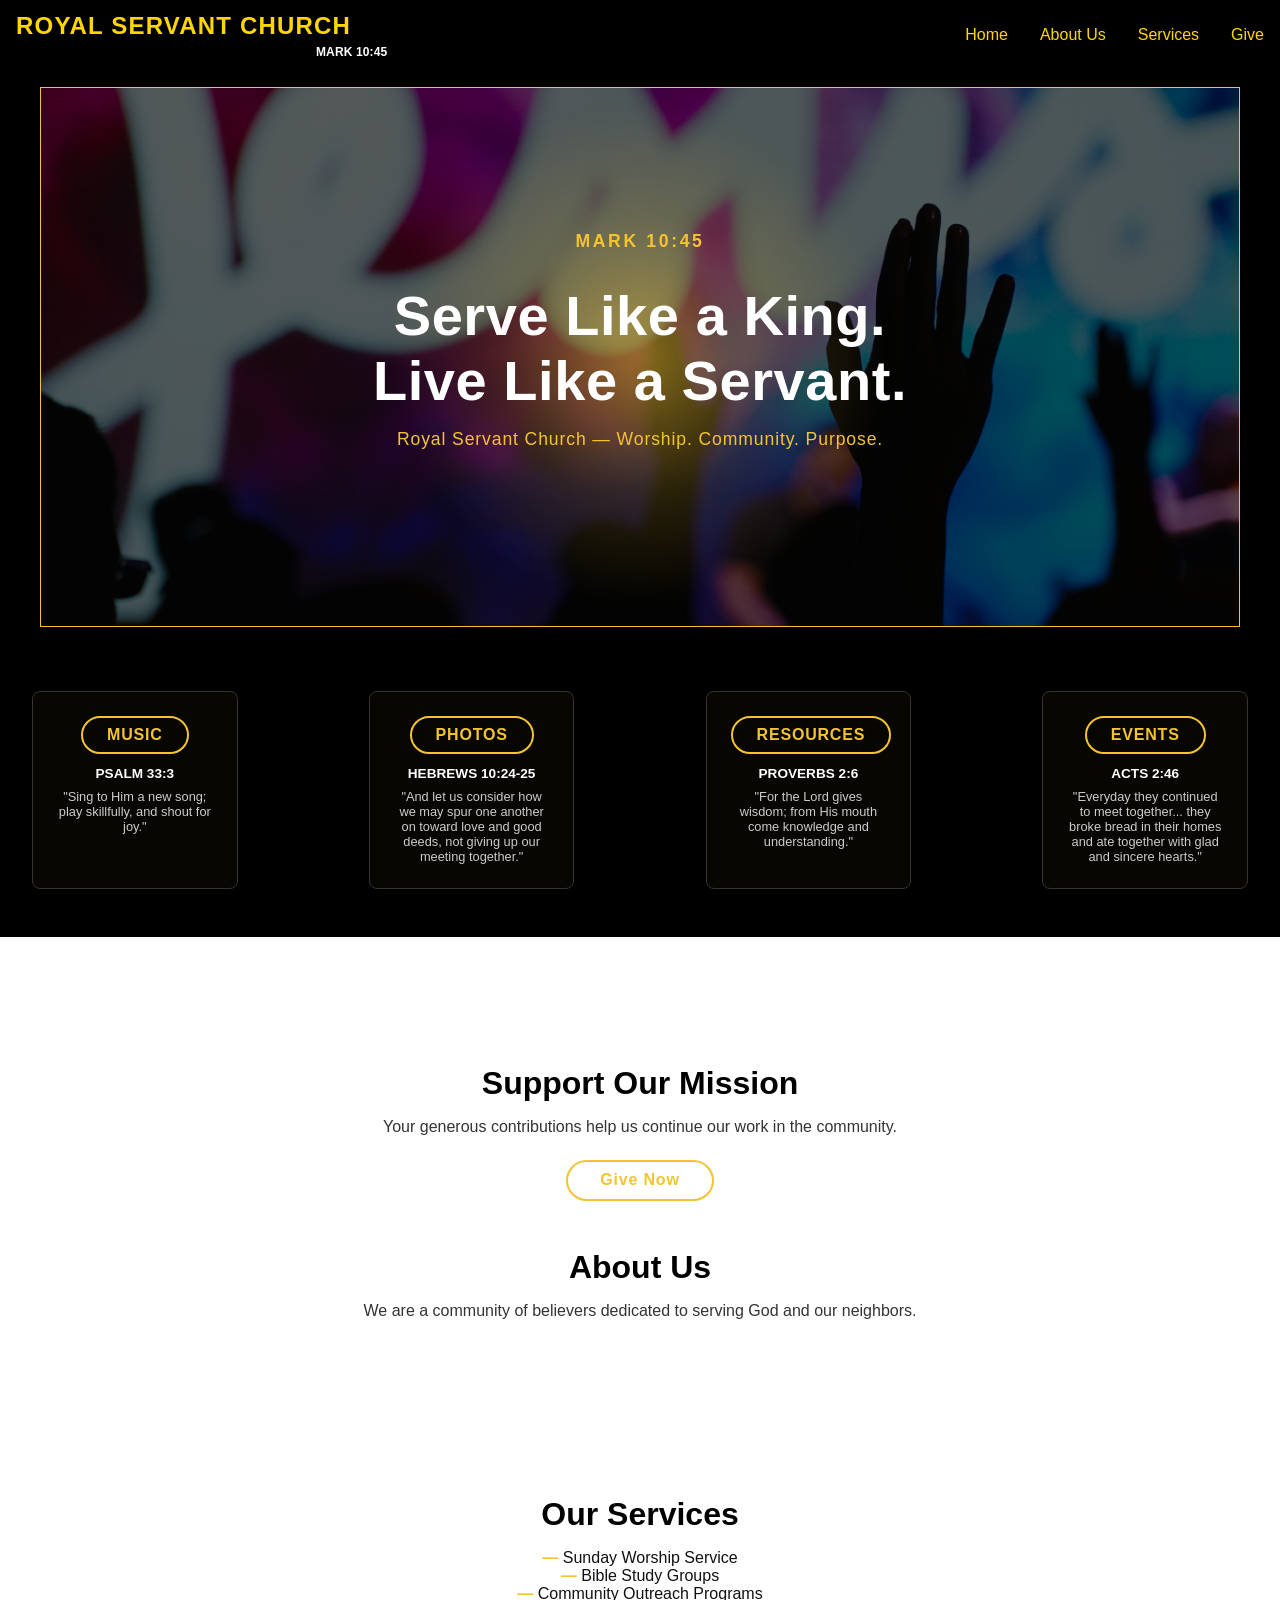
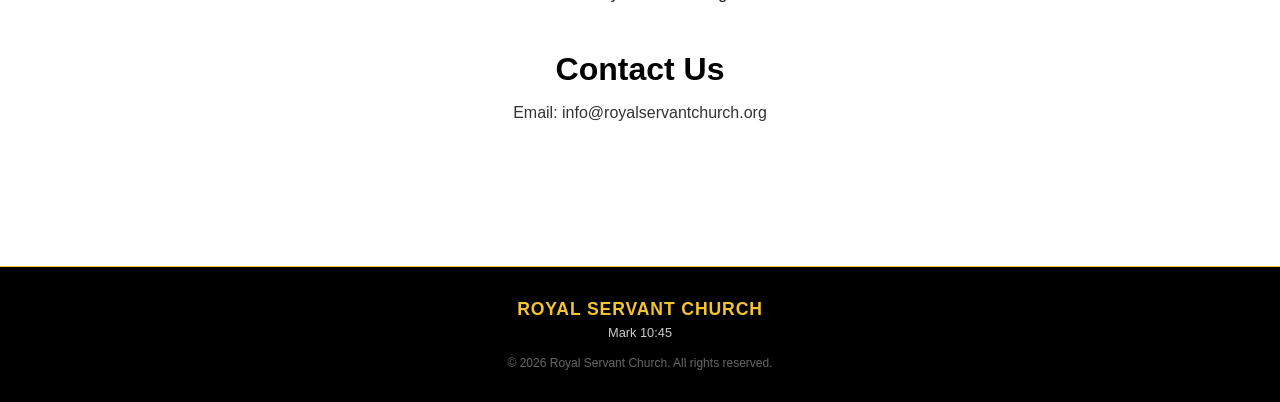
==== index.html @ b8b661f4 "Add files via upload" ====
<!DOCTYPE html>
<html lang="en">
<head>
    <title>ROYAL SERVANT CHURCH</title>
    <link rel="stylesheet" href="style.css">
    <meta name="viewport" content="width=device-width, initial-scale=1.0">
</head>
<body>
    <header class="site-header">
        <div class="brand">
            <a href="/" class="logo">ROYAL SERVANT CHURCH</a>
            <span class="tagline">MARK 10:45</span>
        </div>
        <nav class="main-nav">
            <ul>
                <li><a href="index.html">Home</a></li>
                <li><a href="about.html">About Us</a></li>
                <li><a href="services.html">Services</a></li>
                <li><a href="give.html">Give</a></li>
            </ul>
        </nav>
    </header>

    <main>
        <section class="hero">
            <div class="hero-glow"></div>
            <p class="hero-eyebrow">MARK 10:45</p>
            <h1 class="hero-slogan">Serve Like a King.<br>Live Like a Servant.</h1>
            <p class="hero-sub">Royal Servant Church — Worship. Community. Purpose.</p>
        </section>
    
        <nav class="select-nav">
            <ul>
                <li>
                    <a href="#music" class="nav-btn">MUSIC</a>
                    <strong>PSALM 33:3</strong>
                    <p>"Sing to Him a new song; play skillfully, and shout for joy."</p>
                </li>
                <li>
                    <a href="#photos" class="nav-btn">PHOTOS</a>
                    <strong>HEBREWS 10:24-25</strong>
                    <p>"And let us consider how we may spur one another on toward love and good deeds, not giving up our meeting together."</p>
                </li>
                <li>
                    <a href="#resources" class="nav-btn">RESOURCES</a>
                    <strong>PROVERBS 2:6</strong>
                    <p>"For the Lord gives wisdom; from His mouth come knowledge and understanding."</p>
                </li>
                <li>
                    <a href="#events" class="nav-btn">EVENTS</a>
                    <strong>ACTS 2:46</strong>
                    <p>"Everyday they continued to meet together... they broke bread in their homes and ate together with glad and sincere hearts."</p>
                </li>
            </ul>
        </nav>
  <div class="light-section">

  <div class="content-block">
    <section class="support">
      <h2>Support Our Mission</h2>
      <p>Your generous contributions help us continue our work in the community.</p>
      <a href="give.html" class="give-btn">Give Now</a>
    </section>

    <section class="about">
      <h2>About Us</h2>
      <p>We are a community of believers dedicated to serving God and our neighbors.</p>
    </section>
  </div>

  <div class="content-block">
    <section class="services">
      <h2>Our Services</h2>
      <ul>
        <li>Sunday Worship Service</li>
        <li>Bible Study Groups</li>
        <li>Community Outreach Programs</li>
      </ul>
    </section>

    <section class="contact">
      <h2>Contact Us</h2>
      <p>Email: info@royalservantchurch.org</p>
    </section>
  </div>

</div>
    </main>
     <footer class="site-footer">
  <p class="footer-name">ROYAL SERVANT CHURCH</p>
  <p class="footer-tagline">Mark 10:45</p>
  <p class="footer-copy">&copy; 2026 Royal Servant Church. All rights reserved.</p>
</footer>
</body>                
</html>
---- style.css ----
*{
    margin: 0;
    padding: 0;
    box-sizing: border-box; 
}

body{
    font-family: sans-serif;
    background-color: #000000;
    color: #f0f0f0;
}
/* ===== Header Styles ===== */
.site-header {
    display: flex;
    justify-content: space-between;
    align-items: center;
    padding: 0.75rem 1em;
}
.brand {
    display: inline-grid;
    align-items: baseline;
    gap: 0.3rem;
}
.logo {
    font-size: 1.5rem;
    font-weight: 800;
    text-decoration: none;
    color: gold;
    letter-spacing: 0.05em;

}
.tagline {
    font-size: 0.75rem;
    font-weight: 700;
    letter-spacing: 0.01em;
    color: white;
    margin: 0 0 0 300px;
}
.main-nav ul {
    list-style: none;
    display: flex;
    gap: 2rem;
    color: gold;
}
.main-nav a {
    text-decoration: none;
    color: inherit;
}
/* ===== hero Styles ===== */
.hero {
    position: relative;
    min-height: 60vh;          /* was 90vh — this was pushing everything down */
    display: flex;
    flex-direction: column;
    align-items: center;
    justify-content: center;
    text-align: center;
    background-color:#000;
    overflow: hidden;
    padding: 2rem;
    border: 1px solid #f4c430;    /* the container outline from your sketch */
    margin: 1rem;                 /* small gap so it doesn't touch the header */
    max-width: 1200px;      /* controls how wide the hero box is */
    margin: 1rem auto;      /* auto = centers it horizontally */

  background-image: linear-gradient(rgba(0,0,0,0.65), rgba(0,0,0,0.65)), url('images/crowd-hero1.jpg');
  background-size: cover;
  background-position: center;
  animation: heroSlideshow 25s infinite;
}
@keyframes heroSlideshow {
  20%, 36% {
    background-image: linear-gradient(rgba(0,0,0,0.65), rgba(0,0,0,0.65)), url('images/crowd-hero2.jpg');
  }
  40%, 56% {
    background-image: linear-gradient(rgba(0,0,0,0.65), rgba(0,0,0,0.65)), url('images/crowd-hero3.jpg');
  }
  60%, 76% {
    background-image: linear-gradient(rgba(0,0,0,0.65), rgba(0,0,0,0.65)), url('images/crowd-hero4.jpg');
  }
  80%, 96% {
    background-image: linear-gradient(rgba(0,0,0,0.65), rgba(0,0,0,0.65)), url('images/crowd-hero5.jpg');
  }
  100% {
    background-image: linear-gradient(rgba(0,0,0,0.65), rgba(0,0,0,0.65)), url('images/crowd-hero6.jpg');
  }
}
.hero-glow {
    position: absolute;
    top: 50%;
    left: 50%;
    width: 50%;
    width: 500px;
    height: 500px;
    background: radial-gradient(circle, rgba(244,196,48,0.55) 0%, rgba(244,196,48,0.15) 40%, transparent 70%);
    transform: translate(-50%, -50%);
    z-index: 0;
    filter: blur(10px);
}
.hero-eyebrow {
    color: #f4c430;
    font-size: 0.85rem;
    letter-spacing: 0.15em;
    font-weight: 700;
    margin-bottom: 1rem;
    position: relative;
    z-index: 1;
} 
.hero-slogan {
  color: #fff;
  font-size: 3.5rem;
  font-weight: 800;
  line-height: 1.15;
  letter-spacing: 0.01em;
  margin-bottom: 1rem;
  position: relative;
  z-index: 1;
} 
.hero-sub {
  color: #ccc;
  font-size: 1.1rem;
  letter-spacing: 0.05em;
  position: relative;
  z-index: 1;
} 
.hero h2,
.hero p { 
  position: relative;
  z-index: 1;
}
.hero p {
  font-size: 1.1rem;
  color: #f4c430;
  margin-bottom: 2rem;
}
/* ===== Select Nav (Music/Photos/Resources/Events) ===== */
.select-nav ul {
  list-style: none;
  display: flex;
  justify-content: center;  /* spreads them edge to edge */
  gap: 8.2rem;
  padding: 3rem 1rem;
  margin: 0 1rem;                   /* lines up with .hero's margin: 1rem */
  flex-wrap: wrap;
}

.select-nav li {
  border: 1px solid #333;        /* subtle box, not a button look */
  border-radius: 8px;
  padding: 1.5rem;
  flex: 1;
  min-width: 200px;
  text-align: center;
  background: rgba(244,196,48,0.03);
}

.nav-btn {
  display: inline-block;
  border: 2px solid #f4c430;
  border-radius: 50px;           /* pill button shape */
  padding: 0.5rem 1.5rem;
  font-weight: 800;
  color: #f4c430;
  text-decoration: none;
  letter-spacing: 0.05em;
  margin-bottom: 0.75rem;
  transition: all 0.3s ease;
}

.nav-btn:hover {
  background: #f4c430;
  color: #000;
}

.select-nav strong {
  display: block;
  color: #fff;
  font-size: 0.85rem;
  margin-bottom: 0.5rem;
}

.select-nav p {
  font-size: 0.8rem;
  color: #ccc;
}
/* ===== light-section Styles ===== */
.light-section {
  background-color: #ffffff;
  color: #111;
  padding: 3rem 2rem;
}

.light-section h2 {
  color: #000;
  font-size: 2rem;
  font-weight: 800;
  margin-bottom: 1rem;
}

.light-section p {
  color: #333;
  margin-bottom: 1rem;
}

.light-section section {
  margin-bottom: 3rem;
}
.light-section a {
  color: #f4c430;
  font-weight: 700;
  text-decoration: none;
}

.light-section a:hover {
  text-decoration: underline;
}
.light-section ul {
  list-style: none;
  padding-left: 0;
}

.light-section ul li::before {
  content: "— ";
  color: #f4c430;
  font-weight: 700;
}
/* ===== Give Button Styles ===== */
.give-btn {
  display: inline-block;
  border: 2px solid #f4c430;
  border-radius: 50px;
  padding: 0.6rem 2rem;
  font-weight: 800;
  color: #f4c430;
  text-decoration: none;
  letter-spacing: 0.05em;
  margin-top: 0.5rem;
  transition: all 0.3s ease;
}

.give-btn:hover {
  background: #f4c430;
  color: #000;
}
/* ===== Content Block Styles ===== */
.content-block {
  max-width: 700px;
  margin: 0 auto;
  text-align: center;
  padding: 5rem 1rem;
}

.content-block section {
  margin-bottom: 3rem;
}

.content-block section:last-child {
  margin-bottom: 0;
}
/* ===== Footer Styles ===== */
.site-footer {
  background-color: #000;
  text-align: center;
  padding: 2rem 1rem;
  border-top: 1px solid #f4c430;
}

.footer-name {
  color: #f4c430;
  font-weight: 800;
  font-size: 1.1rem;
  letter-spacing: 0.05em;
  margin-bottom: 0.3rem;
}

.footer-tagline {
  color: #ccc;
  font-size: 0.8rem;
  margin-bottom: 1rem;
}

.footer-copy {
  color: #666;
  font-size: 0.75rem;
}
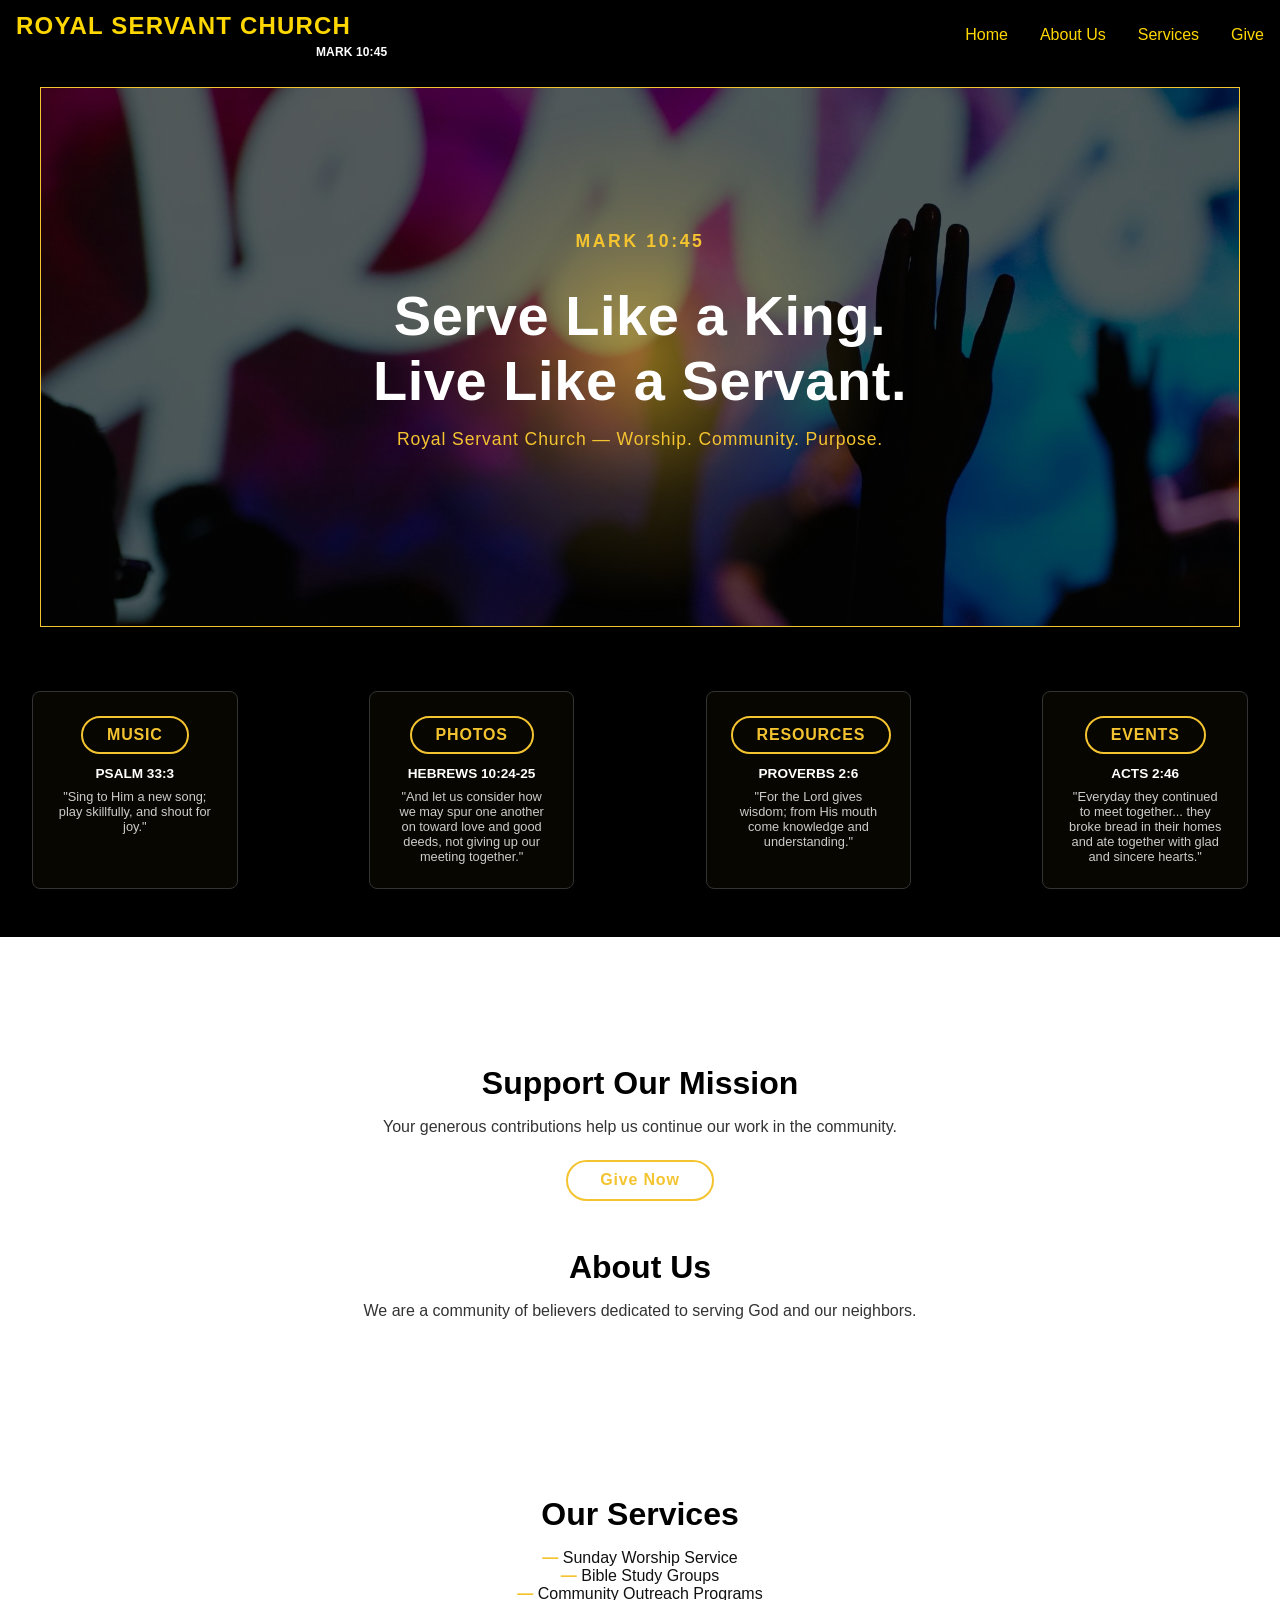
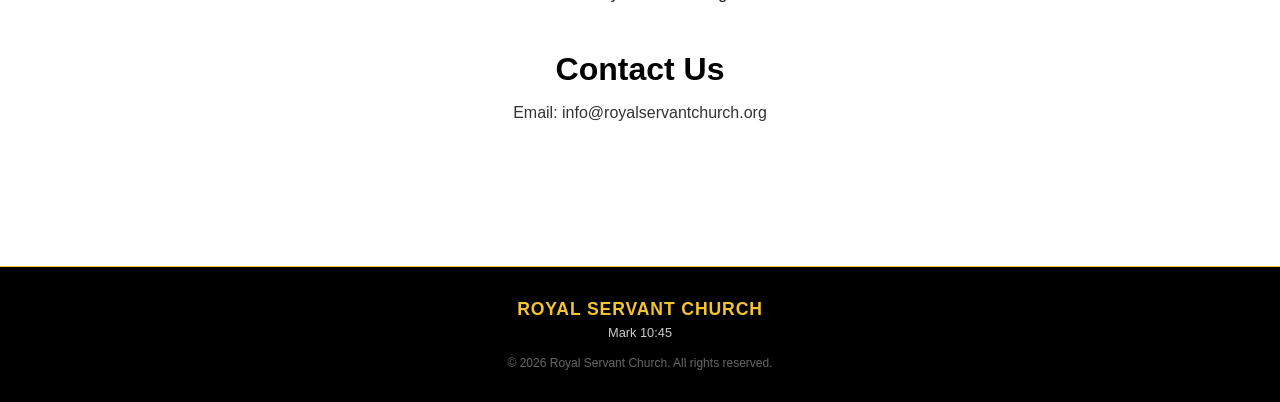
==== commit 1ed789ae: "Local version with fixed hero images" ====
--- a/index.html
+++ b/index.html
@@ -1,95 +1,96 @@
-   <!DOCTYPE html>
-<html lang="en">
-<head>
-    <title>ROYAL SERVANT CHURCH</title>
-    <link rel="stylesheet" href="style.css">
-    <meta name="viewport" content="width=device-width, initial-scale=1.0">
-</head>
-<body>
-    <header class="site-header">
-        <div class="brand">
-            <a href="/" class="logo">ROYAL SERVANT CHURCH</a>
-            <span class="tagline">MARK 10:45</span>
-        </div>
-        <nav class="main-nav">
-            <ul>
-                <li><a href="index.html">Home</a></li>
-                <li><a href="about.html">About Us</a></li>
-                <li><a href="services.html">Services</a></li>
-                <li><a href="give.html">Give</a></li>
-            </ul>
-        </nav>
-    </header>
-
-    <main>
-        <section class="hero">
-            <div class="hero-glow"></div>
-            <p class="hero-eyebrow">MARK 10:45</p>
-            <h1 class="hero-slogan">Serve Like a King.<br>Live Like a Servant.</h1>
-            <p class="hero-sub">Royal Servant Church — Worship. Community. Purpose.</p>
-        </section>
-    
-        <nav class="select-nav">
-            <ul>
-                <li>
-                    <a href="#music" class="nav-btn">MUSIC</a>
-                    <strong>PSALM 33:3</strong>
-                    <p>"Sing to Him a new song; play skillfully, and shout for joy."</p>
-                </li>
-                <li>
-                    <a href="#photos" class="nav-btn">PHOTOS</a>
-                    <strong>HEBREWS 10:24-25</strong>
-                    <p>"And let us consider how we may spur one another on toward love and good deeds, not giving up our meeting together."</p>
-                </li>
-                <li>
-                    <a href="#resources" class="nav-btn">RESOURCES</a>
-                    <strong>PROVERBS 2:6</strong>
-                    <p>"For the Lord gives wisdom; from His mouth come knowledge and understanding."</p>
-                </li>
-                <li>
-                    <a href="#events" class="nav-btn">EVENTS</a>
-                    <strong>ACTS 2:46</strong>
-                    <p>"Everyday they continued to meet together... they broke bread in their homes and ate together with glad and sincere hearts."</p>
-                </li>
-            </ul>
-        </nav>
-  <div class="light-section">
-
-  <div class="content-block">
-    <section class="support">
-      <h2>Support Our Mission</h2>
-      <p>Your generous contributions help us continue our work in the community.</p>
-      <a href="give.html" class="give-btn">Give Now</a>
-    </section>
-
-    <section class="about">
-      <h2>About Us</h2>
-      <p>We are a community of believers dedicated to serving God and our neighbors.</p>
-    </section>
-  </div>
-
-  <div class="content-block">
-    <section class="services">
-      <h2>Our Services</h2>
-      <ul>
-        <li>Sunday Worship Service</li>
-        <li>Bible Study Groups</li>
-        <li>Community Outreach Programs</li>
-      </ul>
-    </section>
-
-    <section class="contact">
-      <h2>Contact Us</h2>
-      <p>Email: info@royalservantchurch.org</p>
-    </section>
-  </div>
-
-</div>
-    </main>
-     <footer class="site-footer">
-  <p class="footer-name">ROYAL SERVANT CHURCH</p>
-  <p class="footer-tagline">Mark 10:45</p>
-  <p class="footer-copy">&copy; 2026 Royal Servant Church. All rights reserved.</p>
-</footer>
-</body>                
+   <!DOCTYPE html>
+<html lang="en">
+<head>
+    <title>ROYAL SERVANT CHURCH</title>
+    <link rel="stylesheet" href="style.css">
+    <meta name="viewport" content="width=device-width, initial-scale=1.0">
+</head>
+<body>
+    <header class="site-header">
+        <div class="brand">
+            <a href="/" class="logo">ROYAL SERVANT CHURCH</a>
+            <span class="tagline">MARK 10:45</span>
+        </div>
+        <nav class="main-nav">
+            <ul>
+                <li><a href="index.html">Home</a></li>
+                <li><a href="about.html">About Us</a></li>
+                <li><a href="services.html">Services</a></li>
+                <li><a href="give.html">Give</a></li>
+            </ul>
+        </nav>
+    </header>
+
+    <main>
+        <section class="hero">
+            <div class="hero-glow"></div>
+            <p class="hero-eyebrow">MARK 10:45</p>
+            <h1 class="hero-slogan">Serve Like a King.<br>Live Like a Servant.</h1>
+            <p class="hero-sub">Royal Servant Church — Worship. Community. Purpose.</p>
+        </section>
+    
+        <nav class="select-nav">
+            <ul>
+                <li>
+                    <a href="#music" class="nav-btn">MUSIC</a>
+                    <strong>PSALM 33:3</strong>
+                    <p>"Sing to Him a new song; play skillfully, and shout for joy."</p>
+                </li>
+                <li>
+                    <a href="#photos" class="nav-btn">PHOTOS</a>
+                    <strong>HEBREWS 10:24-25</strong>
+                    <p>"And let us consider how we may spur one another on toward love and good deeds, not giving up our meeting together."</p>
+                </li>
+                <li>
+                    <a href="#resources" class="nav-btn">RESOURCES</a>
+                    <strong>PROVERBS 2:6</strong>
+                    <p>"For the Lord gives wisdom; from His mouth come knowledge and understanding."</p>
+                </li>
+                <li>
+                    <a href="#events" class="nav-btn">EVENTS</a>
+                    <strong>ACTS 2:46</strong>
+                    <p>"Everyday they continued to meet together... they broke bread in their homes and ate together with glad and sincere hearts."</p>
+                </li>
+            </ul>
+        </nav>
+  <div class="light-section">
+
+  <div class="content-block">
+    <section class="support">
+      <h2>Support Our Mission</h2>
+      <p>Your generous contributions help us continue our work in the community.</p>
+      <a href="give.html" class="give-btn">Give Now</a>
+    </section>
+
+    <section class="about">
+      <h2>About Us</h2>
+      <p>We are a community of believers dedicated to serving God and our neighbors.</p>
+    </section>
+  </div>
+
+  <div class="content-block">
+    <section class="services">
+      <h2>Our Services</h2>
+      <ul>
+        <li>Sunday Worship Service</li>
+        <li>Bible Study Groups</li>
+        <li>Community Outreach Programs</li>
+      </ul>
+    </section>
+
+    <section class="contact">
+      <h2>Contact Us</h2>
+      <p>Email: info@royalservantchurch.org</p>
+    </section>
+  </div>
+
+</div>
+    </main>
+     <footer class="site-footer">
+  <p class="footer-name">ROYAL SERVANT CHURCH</p>
+  <p class="footer-tagline">Mark 10:45</p>
+  <p class="footer-copy">&copy; 2026 Royal Servant Church. All rights reserved.</p>
+</footer>
+<script src="script.js"></script>
+</body>                
 </html> 
--- a/style.css
+++ b/style.css
@@ -1,285 +1,338 @@
-*{
-    margin: 0;
-    padding: 0;
-    box-sizing: border-box; 
-}
-
-body{
-    font-family: sans-serif;
-    background-color: #000000;
-    color: #f0f0f0;
-}
-/* ===== Header Styles ===== */
-.site-header {
-    display: flex;
-    justify-content: space-between;
-    align-items: center;
-    padding: 0.75rem 1em;
-}
-.brand {
-    display: inline-grid;
-    align-items: baseline;
-    gap: 0.3rem;
-}
-.logo {
-    font-size: 1.5rem;
-    font-weight: 800;
-    text-decoration: none;
-    color: gold;
-    letter-spacing: 0.05em;
-
-}
-.tagline {
-    font-size: 0.75rem;
-    font-weight: 700;
-    letter-spacing: 0.01em;
-    color: white;
-    margin: 0 0 0 300px;
-}
-.main-nav ul {
-    list-style: none;
-    display: flex;
-    gap: 2rem;
-    color: gold;
-}
-.main-nav a {
-    text-decoration: none;
-    color: inherit;
-}
-/* ===== hero Styles ===== */
-.hero {
-    position: relative;
-    min-height: 60vh;          /* was 90vh — this was pushing everything down */
-    display: flex;
-    flex-direction: column;
-    align-items: center;
-    justify-content: center;
-    text-align: center;
-    background-color:#000;
-    overflow: hidden;
-    padding: 2rem;
-    border: 1px solid #f4c430;    /* the container outline from your sketch */
-    margin: 1rem;                 /* small gap so it doesn't touch the header */
-    max-width: 1200px;      /* controls how wide the hero box is */
-    margin: 1rem auto;      /* auto = centers it horizontally */
-
-  background-image: linear-gradient(rgba(0,0,0,0.65), rgba(0,0,0,0.65)), url('images/crowd-hero1.jpg');
-  background-size: cover;
-  background-position: center;
-  animation: heroSlideshow 25s infinite;
-}
-@keyframes heroSlideshow {
-  20%, 36% {
-    background-image: linear-gradient(rgba(0,0,0,0.65), rgba(0,0,0,0.65)), url('images/crowd-hero2.jpg');
-  }
-  40%, 56% {
-    background-image: linear-gradient(rgba(0,0,0,0.65), rgba(0,0,0,0.65)), url('images/crowd-hero3.jpg');
-  }
-  60%, 76% {
-    background-image: linear-gradient(rgba(0,0,0,0.65), rgba(0,0,0,0.65)), url('images/crowd-hero4.jpg');
-  }
-  80%, 96% {
-    background-image: linear-gradient(rgba(0,0,0,0.65), rgba(0,0,0,0.65)), url('images/crowd-hero5.jpg');
-  }
-  100% {
-    background-image: linear-gradient(rgba(0,0,0,0.65), rgba(0,0,0,0.65)), url('images/crowd-hero6.jpg');
-  }
-}
-.hero-glow {
-    position: absolute;
-    top: 50%;
-    left: 50%;
-    width: 50%;
-    width: 500px;
-    height: 500px;
-    background: radial-gradient(circle, rgba(244,196,48,0.55) 0%, rgba(244,196,48,0.15) 40%, transparent 70%);
-    transform: translate(-50%, -50%);
-    z-index: 0;
-    filter: blur(10px);
-}
-.hero-eyebrow {
-    color: #f4c430;
-    font-size: 0.85rem;
-    letter-spacing: 0.15em;
-    font-weight: 700;
-    margin-bottom: 1rem;
-    position: relative;
-    z-index: 1;
-} 
-.hero-slogan {
-  color: #fff;
-  font-size: 3.5rem;
-  font-weight: 800;
-  line-height: 1.15;
-  letter-spacing: 0.01em;
-  margin-bottom: 1rem;
-  position: relative;
-  z-index: 1;
-} 
-.hero-sub {
-  color: #ccc;
-  font-size: 1.1rem;
-  letter-spacing: 0.05em;
-  position: relative;
-  z-index: 1;
-} 
-.hero h2,
-.hero p { 
-  position: relative;
-  z-index: 1;
-}
-.hero p {
-  font-size: 1.1rem;
-  color: #f4c430;
-  margin-bottom: 2rem;
-}
-/* ===== Select Nav (Music/Photos/Resources/Events) ===== */
-.select-nav ul {
-  list-style: none;
-  display: flex;
-  justify-content: center;  /* spreads them edge to edge */
-  gap: 8.2rem;
-  padding: 3rem 1rem;
-  margin: 0 1rem;                   /* lines up with .hero's margin: 1rem */
-  flex-wrap: wrap;
-}
-
-.select-nav li {
-  border: 1px solid #333;        /* subtle box, not a button look */
-  border-radius: 8px;
-  padding: 1.5rem;
-  flex: 1;
-  min-width: 200px;
-  text-align: center;
-  background: rgba(244,196,48,0.03);
-}
-
-.nav-btn {
-  display: inline-block;
-  border: 2px solid #f4c430;
-  border-radius: 50px;           /* pill button shape */
-  padding: 0.5rem 1.5rem;
-  font-weight: 800;
-  color: #f4c430;
-  text-decoration: none;
-  letter-spacing: 0.05em;
-  margin-bottom: 0.75rem;
-  transition: all 0.3s ease;
-}
-
-.nav-btn:hover {
-  background: #f4c430;
-  color: #000;
-}
-
-.select-nav strong {
-  display: block;
-  color: #fff;
-  font-size: 0.85rem;
-  margin-bottom: 0.5rem;
-}
-
-.select-nav p {
-  font-size: 0.8rem;
-  color: #ccc;
-}
-/* ===== light-section Styles ===== */
-.light-section {
-  background-color: #ffffff;
-  color: #111;
-  padding: 3rem 2rem;
-}
-
-.light-section h2 {
-  color: #000;
-  font-size: 2rem;
-  font-weight: 800;
-  margin-bottom: 1rem;
-}
-
-.light-section p {
-  color: #333;
-  margin-bottom: 1rem;
-}
-
-.light-section section {
-  margin-bottom: 3rem;
-}
-.light-section a {
-  color: #f4c430;
-  font-weight: 700;
-  text-decoration: none;
-}
-
-.light-section a:hover {
-  text-decoration: underline;
-}
-.light-section ul {
-  list-style: none;
-  padding-left: 0;
-}
-
-.light-section ul li::before {
-  content: "— ";
-  color: #f4c430;
-  font-weight: 700;
-}
-/* ===== Give Button Styles ===== */
-.give-btn {
-  display: inline-block;
-  border: 2px solid #f4c430;
-  border-radius: 50px;
-  padding: 0.6rem 2rem;
-  font-weight: 800;
-  color: #f4c430;
-  text-decoration: none;
-  letter-spacing: 0.05em;
-  margin-top: 0.5rem;
-  transition: all 0.3s ease;
-}
-
-.give-btn:hover {
-  background: #f4c430;
-  color: #000;
-}
-/* ===== Content Block Styles ===== */
-.content-block {
-  max-width: 700px;
-  margin: 0 auto;
-  text-align: center;
-  padding: 5rem 1rem;
-}
-
-.content-block section {
-  margin-bottom: 3rem;
-}
-
-.content-block section:last-child {
-  margin-bottom: 0;
-}
-/* ===== Footer Styles ===== */
-.site-footer {
-  background-color: #000;
-  text-align: center;
-  padding: 2rem 1rem;
-  border-top: 1px solid #f4c430;
-}
-
-.footer-name {
-  color: #f4c430;
-  font-weight: 800;
-  font-size: 1.1rem;
-  letter-spacing: 0.05em;
-  margin-bottom: 0.3rem;
-}
-
-.footer-tagline {
-  color: #ccc;
-  font-size: 0.8rem;
-  margin-bottom: 1rem;
-}
-
-.footer-copy {
-  color: #666;
-  font-size: 0.75rem;
+*{
+    margin: 0;
+    padding: 0;
+    box-sizing: border-box; 
+}
+
+body{
+    font-family: sans-serif;
+    background-color: #000000;
+    color: #f0f0f0;
+}
+/* ===== Header Styles ===== */
+.site-header {
+    display: flex;
+    justify-content: space-between;
+    align-items: center;
+    padding: 0.75rem 1em;
+}
+.brand {
+    display: inline-grid;
+    align-items: baseline;
+    gap: 0.3rem;
+}
+.logo {
+    font-size: 1.5rem;
+    font-weight: 800;
+    text-decoration: none;
+    color: gold;
+    letter-spacing: 0.05em;
+
+}
+.tagline {
+    font-size: 0.75rem;
+    font-weight: 700;
+    letter-spacing: 0.01em;
+    color: white;
+    margin: 0 0 0 300px;
+}
+.main-nav ul {
+    list-style: none;
+    display: flex;
+    gap: 2rem;
+    color: gold;
+}
+.main-nav a {
+    text-decoration: none;
+    color: inherit;
+}
+/* ===== hero Styles ===== */
+.hero {
+    position: relative;
+    min-height: 60vh;          /* was 90vh — this was pushing everything down */
+    display: flex;
+    flex-direction: column;
+    align-items: center;
+    justify-content: center;
+    text-align: center;
+    background-color:#000;
+    overflow: hidden;
+    padding: 2rem;
+    border: 1px solid #f4c430;    /* the container outline from your sketch */
+    margin: 1rem;                 /* small gap so it doesn't touch the header */
+    max-width: 1200px;      /* controls how wide the hero box is */
+    margin: 1rem auto;      /* auto = centers it horizontally */
+
+  background-image: linear-gradient(rgba(0,0,0,0.65), rgba(0,0,0,0.65)), url('images/crowd-hero1.jpg');
+  background-size: cover;
+  background-position: center;
+  animation: heroSlideshow 30s infinite linear;
+}
+@keyframes heroSlideshow {
+  0%   { background-image: linear-gradient(rgba(0,0,0,0.65), rgba(0,0,0,0.65)), url('images/crowd-hero1.jpg'); }
+  16.66% { background-image: linear-gradient(rgba(0,0,0,0.65), rgba(0,0,0,0.65)), url('images/crowd-hero2.jpg'); }
+  33.33% { background-image: linear-gradient(rgba(0,0,0,0.65), rgba(0,0,0,0.65)), url('images/crowd-hero3.jpg'); }
+  50%  { background-image: linear-gradient(rgba(0,0,0,0.65), rgba(0,0,0,0.65)), url('images/crowd-hero4.jpg'); }
+  66.66% { background-image: linear-gradient(rgba(0,0,0,0.65), rgba(0,0,0,0.65)), url('images/crowd-hero5.jpg'); }
+  83.33% { background-image: linear-gradient(rgba(0,0,0,0.65), rgba(0,0,0,0.65)), url('images/crowd-hero6.jpg'); }
+  100% { background-image: linear-gradient(rgba(0,0,0,0.65), rgba(0,0,0,0.65)), url('images/crowd-hero1.jpg'); }
+}
+.hero-glow {
+    position: absolute;
+    top: 50%;
+    left: 50%;
+    width: 50%;
+    width: 500px;
+    height: 500px;
+    background: radial-gradient(circle, rgba(244,196,48,0.55) 0%, rgba(244,196,48,0.15) 40%, transparent 70%);
+    transform: translate(-50%, -50%);
+    z-index: 0;
+    filter: blur(10px);
+}
+.hero-eyebrow {
+    color: #f4c430;
+    font-size: 0.85rem;
+    letter-spacing: 0.15em;
+    font-weight: 700;
+    margin-bottom: 1rem;
+    position: relative;
+    z-index: 1;
+} 
+.hero-slogan {
+  color: #fff;
+  font-size: 3.5rem;
+  font-weight: 800;
+  line-height: 1.15;
+  letter-spacing: 0.01em;
+  margin-bottom: 1rem;
+  position: relative;
+  z-index: 1;
+} 
+.hero-sub {
+  color: #ccc;
+  font-size: 1.1rem;
+  letter-spacing: 0.05em;
+  position: relative;
+  z-index: 1;
+} 
+.hero h2,
+.hero p { 
+  position: relative;
+  z-index: 1;
+}
+.hero p {
+  font-size: 1.1rem;
+  color: #f4c430;
+  margin-bottom: 2rem;
+}
+/* ===== Select Nav (Music/Photos/Resources/Events) ===== */
+.select-nav ul {
+  list-style: none;
+  display: flex;
+  justify-content: center;  /* spreads them edge to edge */
+  gap: 8.2rem;
+  padding: 3rem 1rem;
+  margin: 0 1rem;                   /* lines up with .hero's margin: 1rem */
+  flex-wrap: wrap;
+}
+
+.select-nav li {
+  border: 1px solid #333;        /* subtle box, not a button look */
+  border-radius: 8px;
+  padding: 1.5rem;
+  flex: 1;
+  min-width: 200px;
+  text-align: center;
+  background: rgba(244,196,48,0.03);
+}
+
+.nav-btn {
+  display: inline-block;
+  border: 2px solid #f4c430;
+  border-radius: 50px;           /* pill button shape */
+  padding: 0.5rem 1.5rem;
+  font-weight: 800;
+  color: #f4c430;
+  text-decoration: none;
+  letter-spacing: 0.05em;
+  margin-bottom: 0.75rem;
+  transition: all 0.3s ease;
+}
+
+.nav-btn:hover {
+  background: #f4c430;
+  color: #000;
+}
+
+.select-nav strong {
+  display: block;
+  color: #fff;
+  font-size: 0.85rem;
+  margin-bottom: 0.5rem;
+}
+
+.select-nav p {
+  font-size: 0.8rem;
+  color: #ccc;
+}
+/* ===== light-section Styles ===== */
+.light-section {
+  background-color: #ffffff;
+  color: #111;
+  padding: 3rem 2rem;
+}
+
+.light-section h2 {
+  color: #000;
+  font-size: 2rem;
+  font-weight: 800;
+  margin-bottom: 1rem;
+}
+
+.light-section p {
+  color: #333;
+  margin-bottom: 1rem;
+}
+
+.light-section section {
+  margin-bottom: 3rem;
+}
+.light-section a {
+  color: #f4c430;
+  font-weight: 700;
+  text-decoration: none;
+}
+
+.light-section a:hover {
+  text-decoration: underline;
+}
+.light-section ul {
+  list-style: none;
+  padding-left: 0;
+}
+
+.light-section ul li::before {
+  content: "— ";
+  color: #f4c430;
+  font-weight: 700;
+}
+/* ===== Give Button Styles ===== */
+.give-btn {
+  display: inline-block;
+  border: 2px solid #f4c430;
+  border-radius: 50px;
+  padding: 0.6rem 2rem;
+  font-weight: 800;
+  color: #f4c430;
+  text-decoration: none;
+  letter-spacing: 0.05em;
+  margin-top: 0.5rem;
+  transition: all 0.3s ease;
+}
+
+.give-btn:hover {
+  background: #f4c430;
+  color: #000;
+}
+/* ===== Content Block Styles ===== */
+.content-block {
+  max-width: 700px;
+  margin: 0 auto;
+  text-align: center;
+  padding: 5rem 1rem;
+}
+
+.content-block section {
+  margin-bottom: 3rem;
+}
+
+.content-block section:last-child {
+  margin-bottom: 0;
+}
+/* ===== Footer Styles ===== */
+.site-footer {
+  background-color: #000;
+  text-align: center;
+  padding: 2rem 1rem;
+  border-top: 1px solid #f4c430;
+}
+
+.footer-name {
+  color: #f4c430;
+  font-weight: 800;
+  font-size: 1.1rem;
+  letter-spacing: 0.05em;
+  margin-bottom: 0.3rem;
+}
+
+.footer-tagline {
+  color: #ccc;
+  font-size: 0.8rem;
+  margin-bottom: 1rem;
+}
+
+.footer-copy {
+  color: #666;
+  font-size: 0.75rem;
+}
+/* ===== Mobile View ===== */
+@media (max-width: 768px) {
+
+  /* Header */
+  .site-header {
+    flex-direction: column;
+    gap: 0.75rem;
+    text-align: center;
+  }
+  .tagline {
+    margin: 0;
+  }
+  .main-nav ul {
+    gap: 1rem;
+    flex-wrap: wrap;
+    justify-content: center;
+  }
+
+  /* Hero */
+  .hero {
+    min-height: 50vh;
+    padding: 1.5rem 1rem;
+    margin: 0.5rem;
+    background-position: center 70%;   /* ADD THIS LINE HIGHER SHOWS MORE BOTTOM LOWER SHOWS MORE TOP */
+  }
+  .hero-glow {
+    width: 280px;
+    height: 280px;
+  }
+  .hero-slogan {
+    font-size: 2rem;
+  }
+  .hero-sub,
+  .hero p {
+    font-size: 0.95rem;
+  }
+
+  /* Music / Photos / Resources / Events boxes */
+  .select-nav ul {
+    flex-direction: column;
+    gap: 1rem;
+    padding: 1.5rem 0.5rem;
+    margin: 0 0.5rem;
+  }
+  .select-nav li {
+    flex: none;
+    width: 100%;
+    min-width: 0;
+  }
+
+  /* Lower sections */
+  .light-section {
+    padding: 2rem 1rem;
+  }
+  .light-section h2 {
+    font-size: 1.5rem;
+  }
+  .content-block {
+    padding: 3rem 1rem;
+  }
 }
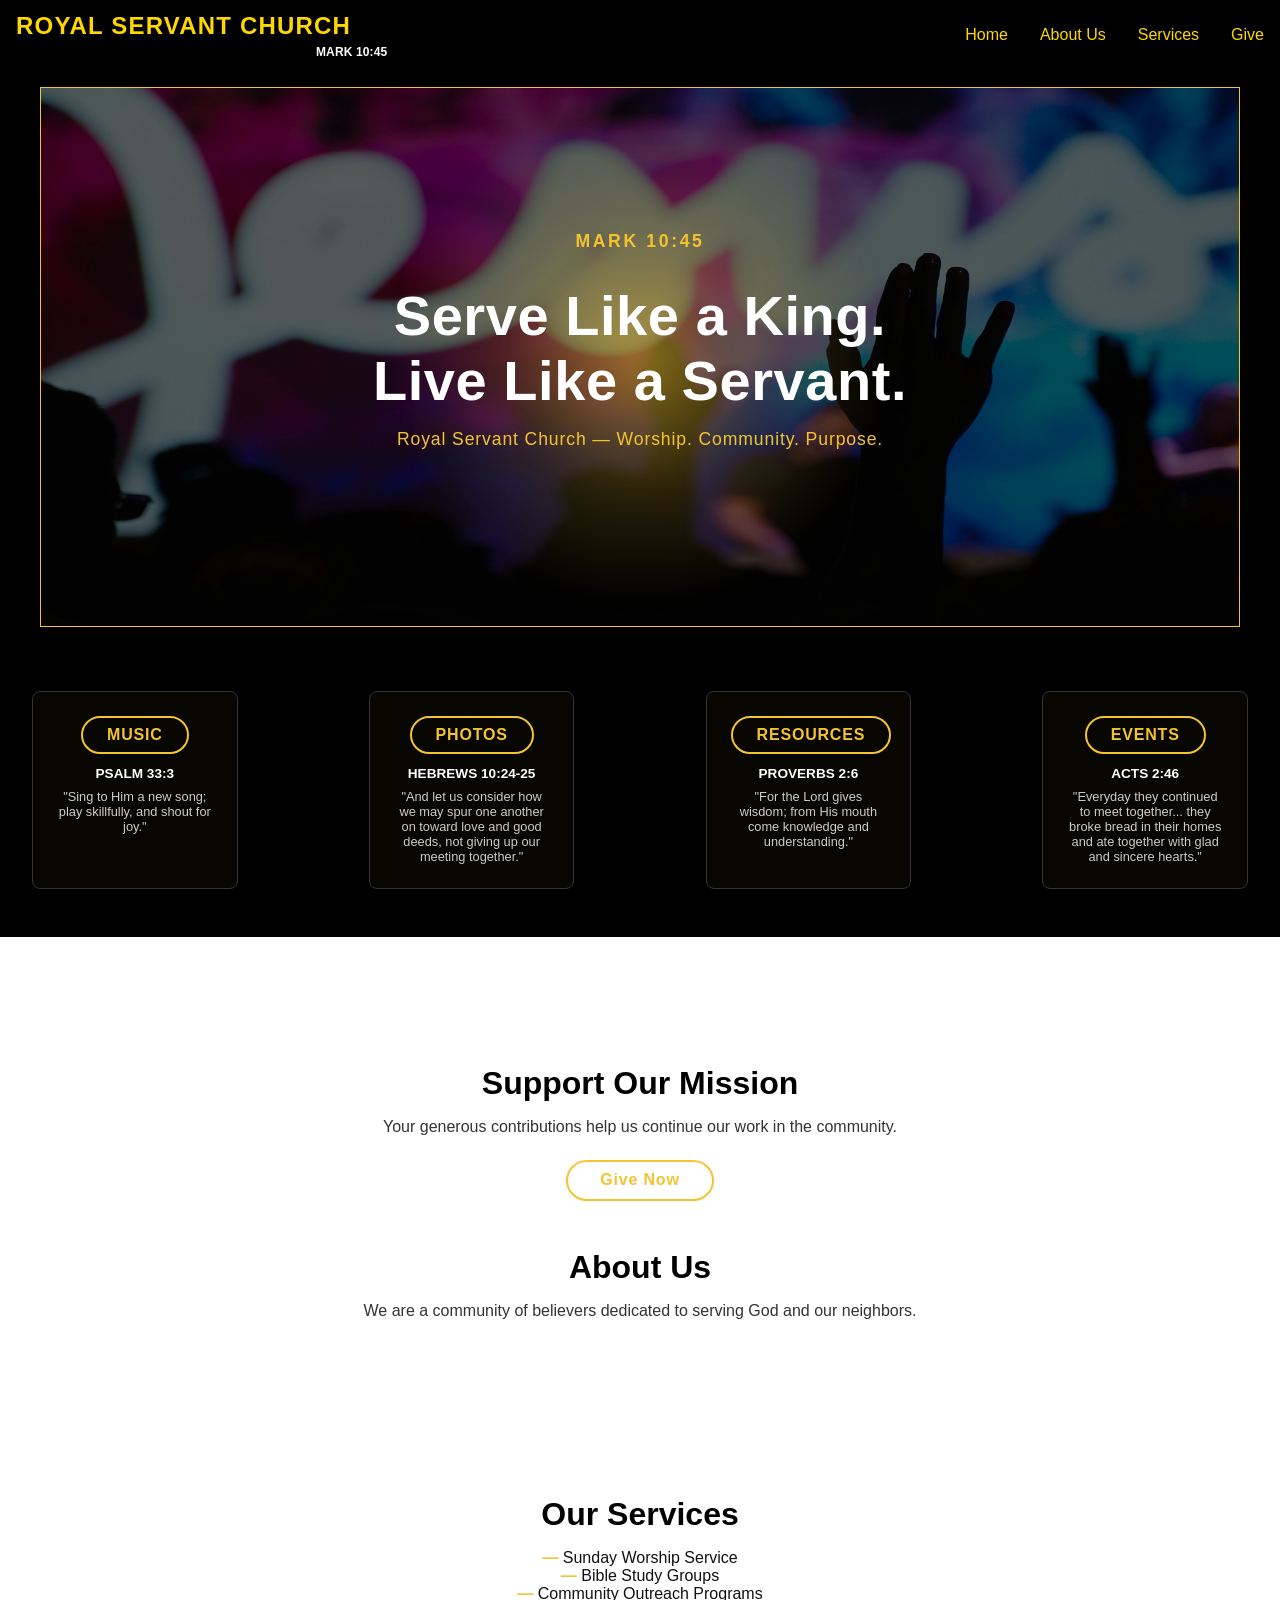
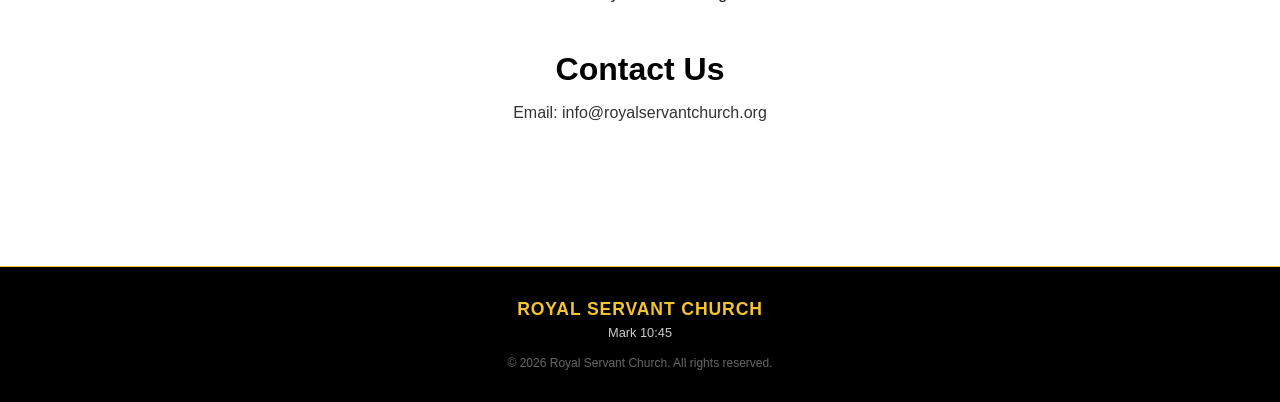
==== commit 48fc4609: "overlay .hero" ====
--- a/index.html
+++ b/index.html
@@ -23,6 +23,7 @@
 
     <main>
         <section class="hero">
+            <div class="hero-overlay"></div>
             <div class="hero-glow"></div>
             <p class="hero-eyebrow">MARK 10:45</p>
             <h1 class="hero-slogan">Serve Like a King.<br>Live Like a Servant.</h1>
--- a/style.css
+++ b/style.css
@@ -15,6 +15,10 @@
     justify-content: space-between;
     align-items: center;
     padding: 0.75rem 1em;
+    position: sticky;
+    top: 0;
+    background-color: #000;
+    z-index: 100;
 }
 .brand {
     display: inline-grid;
@@ -62,20 +66,80 @@
     margin: 1rem;                 /* small gap so it doesn't touch the header */
     max-width: 1200px;      /* controls how wide the hero box is */
     margin: 1rem auto;      /* auto = centers it horizontally */
-
-  background-image: linear-gradient(rgba(0,0,0,0.65), rgba(0,0,0,0.65)), url('images/crowd-hero1.jpg');
-  background-size: cover;
-  background-position: center;
-  animation: heroSlideshow 30s infinite linear;
-}
-@keyframes heroSlideshow {
-  0%   { background-image: linear-gradient(rgba(0,0,0,0.65), rgba(0,0,0,0.65)), url('images/crowd-hero1.jpg'); }
-  16.66% { background-image: linear-gradient(rgba(0,0,0,0.65), rgba(0,0,0,0.65)), url('images/crowd-hero2.jpg'); }
-  33.33% { background-image: linear-gradient(rgba(0,0,0,0.65), rgba(0,0,0,0.65)), url('images/crowd-hero3.jpg'); }
-  50%  { background-image: linear-gradient(rgba(0,0,0,0.65), rgba(0,0,0,0.65)), url('images/crowd-hero4.jpg'); }
-  66.66% { background-image: linear-gradient(rgba(0,0,0,0.65), rgba(0,0,0,0.65)), url('images/crowd-hero5.jpg'); }
-  83.33% { background-image: linear-gradient(rgba(0,0,0,0.65), rgba(0,0,0,0.65)), url('images/crowd-hero6.jpg'); }
-  100% { background-image: linear-gradient(rgba(0,0,0,0.65), rgba(0,0,0,0.65)), url('images/crowd-hero1.jpg'); }
+}
+/* ===== Hero Swipe Slideshow (CSS-only, no extra HTML needed) ===== */
+/* ===== Hero Swipe Slideshow (CSS-only, no extra HTML needed) ===== */
+
+/* HOW IT WORKS:
+   1. .hero::before creates a very wide invisible strip (7x the hero's width).
+   2. All the photos are placed side by side inside that strip.
+   3. The animation slides the strip to the left, so the next photo
+      appears, one after another.
+   4. .hero has overflow: hidden, so only ONE photo is visible at a time. */
+
+.hero::before {
+  content: "";              /* required for ::before to appear */
+  position: absolute;       /* lets the strip sit behind your text */
+  top: 0;
+  left: 0;                  /* strip starts at the left edge of the hero */
+  width: 700%;              /* 7 slots x 100% (6 photos + 1 repeat of photo 1) */
+  height: 100%;             /* same height as the hero box */
+  z-index: 0;               /* lowest layer: overlay, glow and text sit above it */
+
+  /* The photos, in the order they will appear (left to right).
+     The 7th is a copy of the 1st so the loop restarts without a visible jump. */
+  background-image:
+    url('images/crowd-hero1.jpg'),
+    url('images/crowd-hero2.jpg'),
+    url('images/crowd-hero3.jpg'),
+    url('images/crowd-hero4.jpg'),
+    url('images/crowd-hero5.jpg'),
+    url('images/crowd-hero6.jpg'),
+    url('images/crowd-hero1.jpg');   /* repeat of photo 1 for a seamless loop */
+
+  /* Each photo takes 1/7 of the strip (100% / 7 = 14.2857%),
+     which equals exactly one hero-width, and fills the full height. */
+  background-size: 14.2857% 100%;
+
+  background-repeat: no-repeat;     /* stop photos from tiling into each other */
+
+  /* Where each photo sits along the strip.
+     Spread evenly from the far left (0%) to the far right (100%). */
+  background-position:
+    0% 0,        /* photo 1 */
+    16.667% 0,   /* photo 2 */
+    33.333% 0,   /* photo 3 */
+    50% 0,       /* photo 4 */
+    66.667% 0,   /* photo 5 */
+    83.333% 0,   /* photo 6 */
+    100% 0;      /* photo 1 again (the repeat) */
+
+  /* Runs the slide animation below.
+     24s     = time for the whole cycle (about 4s per photo). Lower = faster.
+     ease-in-out = each slide starts and ends smoothly.
+     infinite = repeat forever. */
+  animation: slideInLeft 24s ease-in-out infinite;
+}
+
+/* The animation: moves the strip left, one photo-width at a time.
+   Two percentages on one line (e.g. 0%, 14%) means "stay still" between them.
+   The gap to the next line is when the slide happens.
+   Each step moves left by 14.2857% (one photo-width of the strip). */
+@keyframes slideInLeft {
+  0%, 14%        { transform: translateX(0); }          /* showing photo 1 */
+  16.67%, 30.67% { transform: translateX(-14.2857%); }  /* showing photo 2 */
+  33.33%, 47.33% { transform: translateX(-28.5714%); }  /* showing photo 3 */
+  50%, 64%       { transform: translateX(-42.8571%); }  /* showing photo 4 */
+  66.67%, 80.67% { transform: translateX(-57.1429%); }  /* showing photo 5 */
+  83.33%, 97.33% { transform: translateX(-71.4286%); }  /* showing photo 6 */
+  100%           { transform: translateX(-85.7143%); }  /* showing repeat of photo 1, then loops back to start */
+}
+
+.hero-overlay {
+  position: absolute;
+  inset: 0;
+  background: rgba(0,0,0,0.65);
+  z-index: 1;
 }
 .hero-glow {
     position: absolute;
@@ -86,7 +150,7 @@
     height: 500px;
     background: radial-gradient(circle, rgba(244,196,48,0.55) 0%, rgba(244,196,48,0.15) 40%, transparent 70%);
     transform: translate(-50%, -50%);
-    z-index: 0;
+    z-index: 2;
     filter: blur(10px);
 }
 .hero-eyebrow {
@@ -96,7 +160,7 @@
     font-weight: 700;
     margin-bottom: 1rem;
     position: relative;
-    z-index: 1;
+    z-index: 2;
 } 
 .hero-slogan {
   color: #fff;
@@ -106,14 +170,14 @@
   letter-spacing: 0.01em;
   margin-bottom: 1rem;
   position: relative;
-  z-index: 1;
+  z-index: 2;
 } 
 .hero-sub {
   color: #ccc;
   font-size: 1.1rem;
   letter-spacing: 0.05em;
   position: relative;
-  z-index: 1;
+  z-index: 2;
 } 
 .hero h2,
 .hero p { 
@@ -175,6 +239,7 @@
   font-size: 0.8rem;
   color: #ccc;
 }
+
 /* ===== light-section Styles ===== */
 .light-section {
   background-color: #ffffff;
